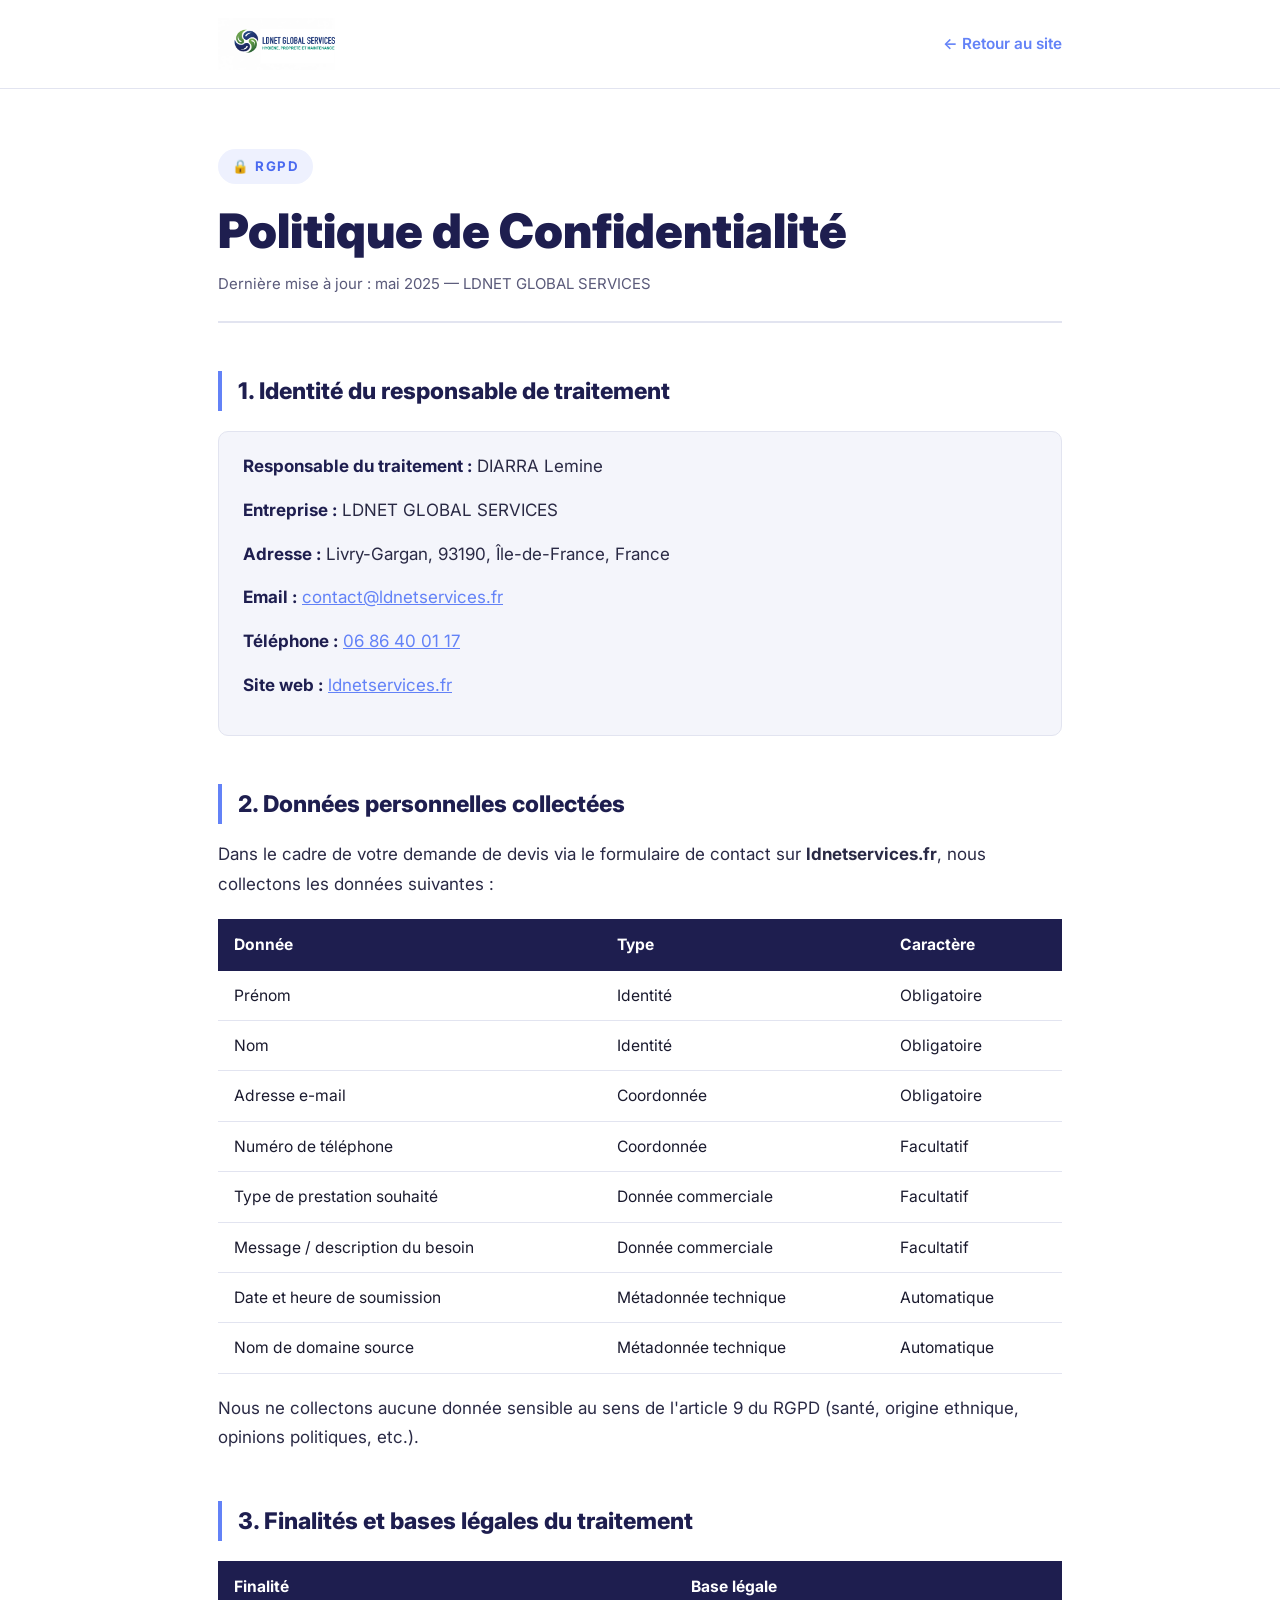
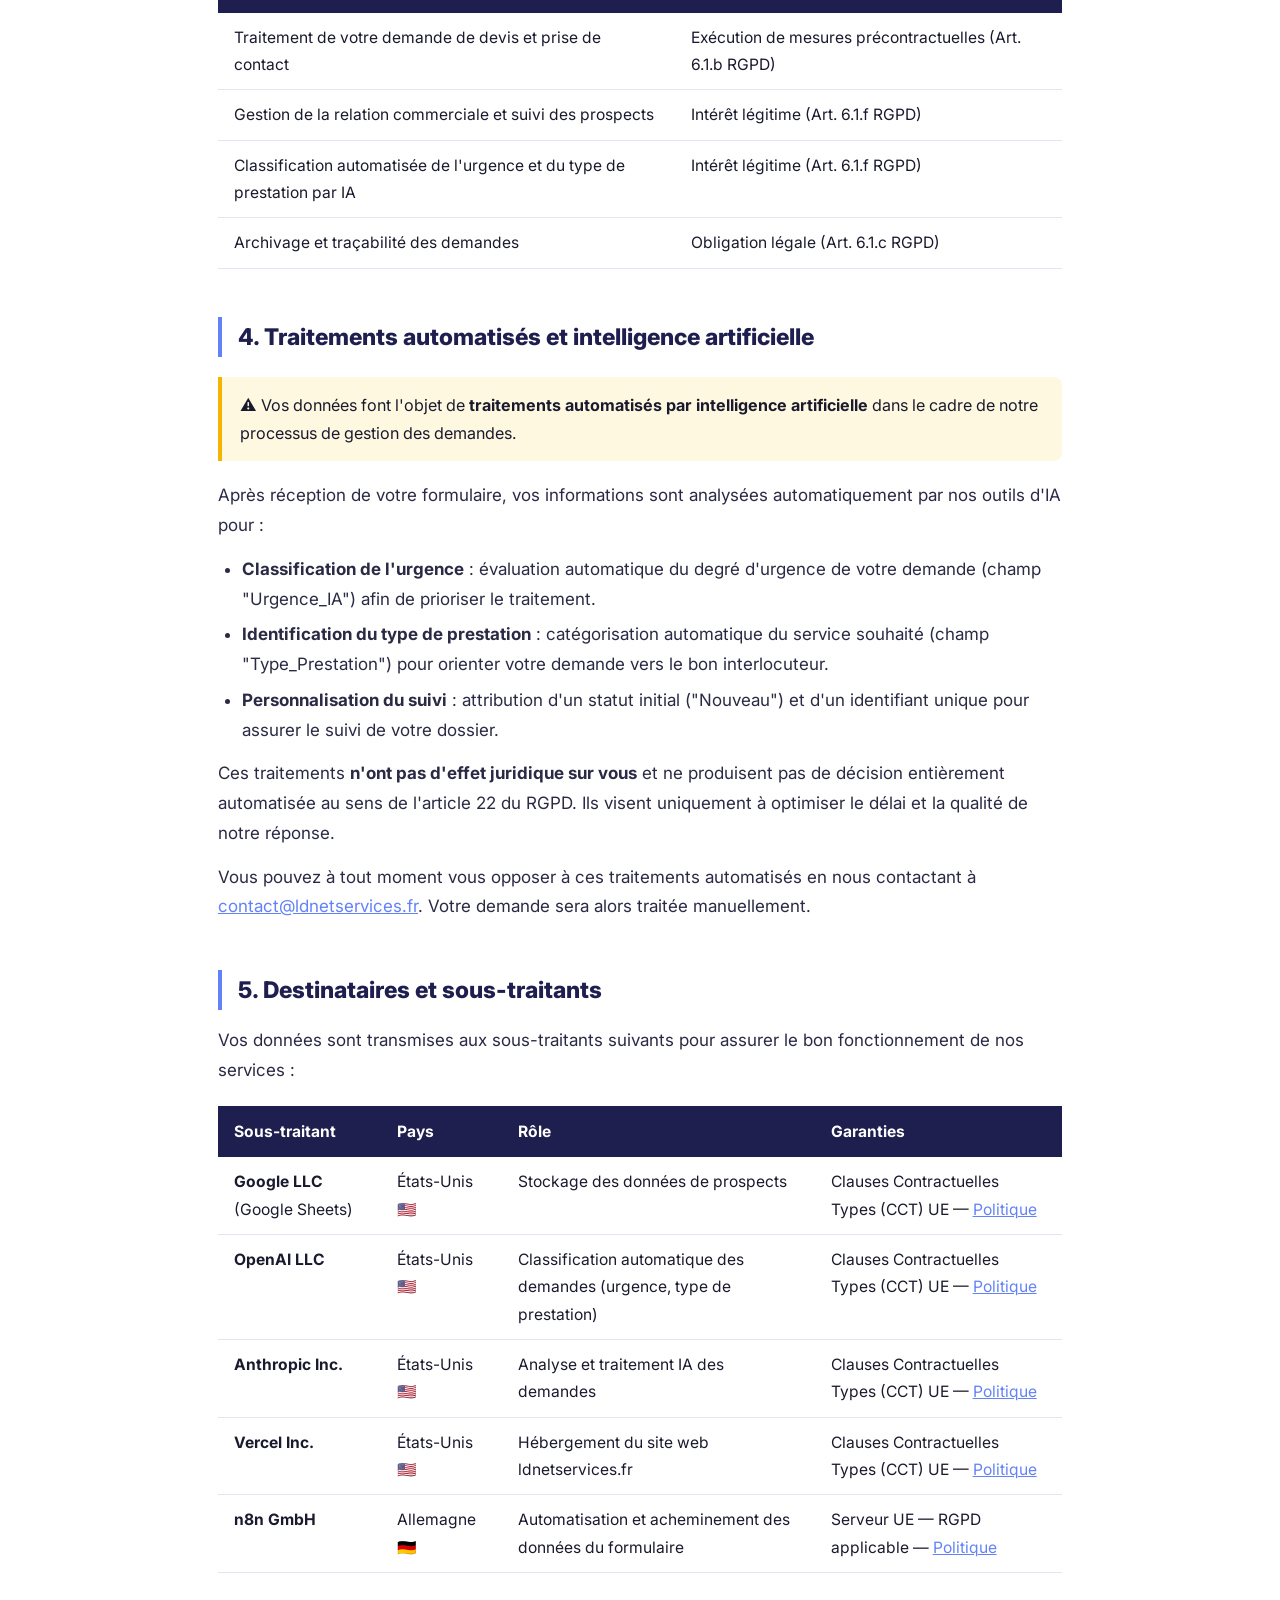
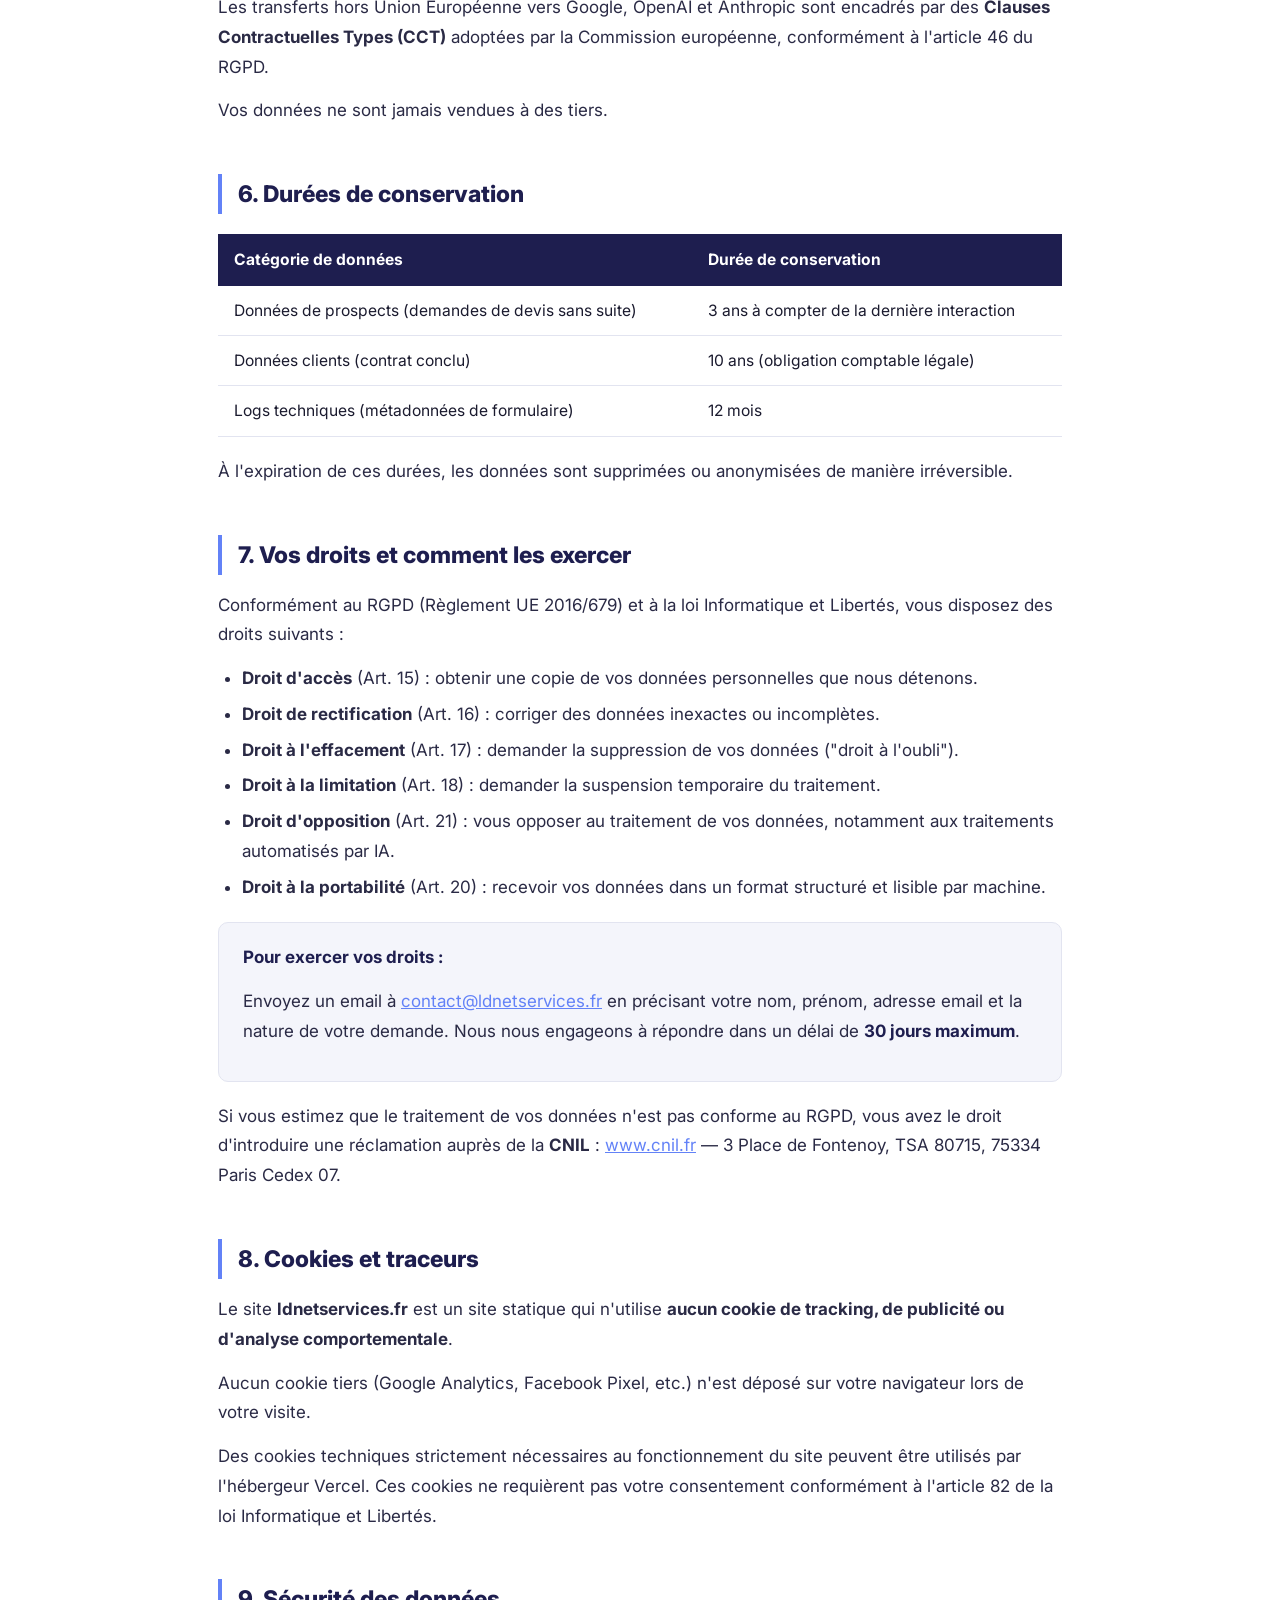
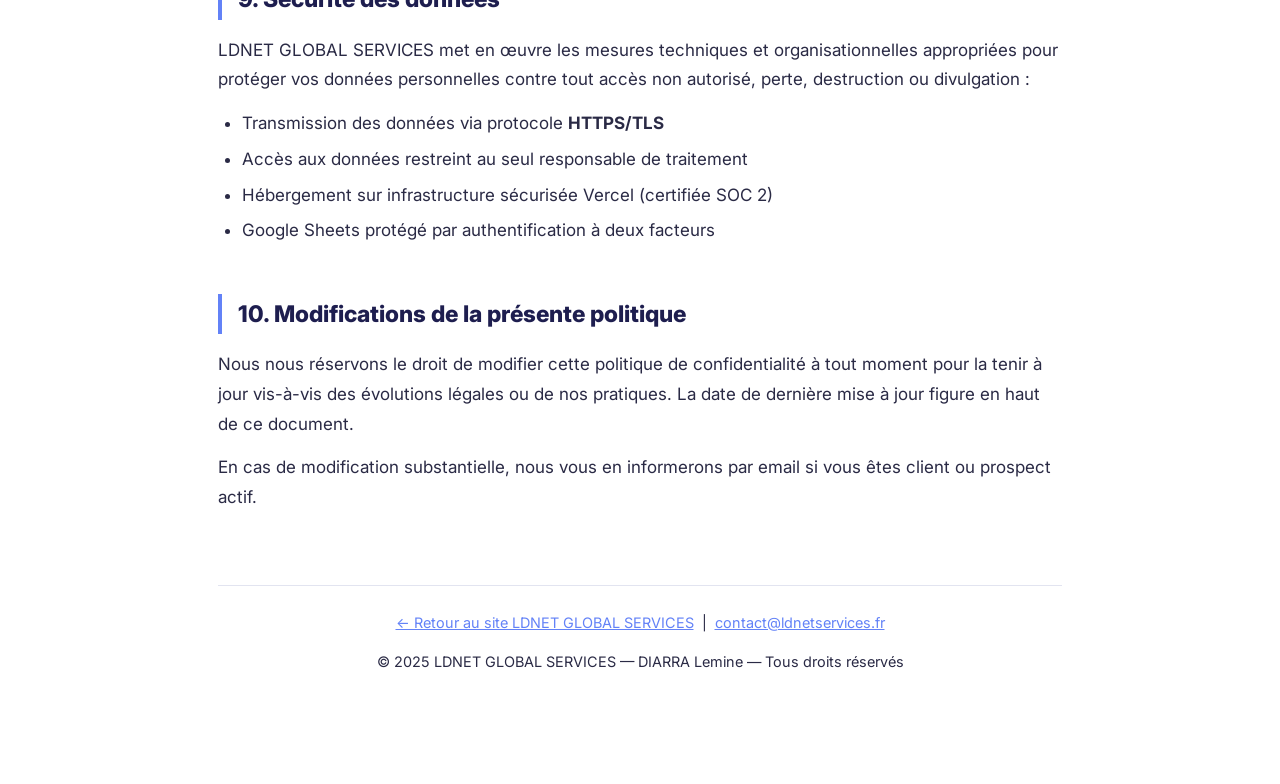
==== politique-confidentialite.html @ 173c0b20 "RGPD : mention formulaire + page politique de confidentialité complète Co-Authored-By: Claude Sonnet" ====
<!DOCTYPE html>
<html lang="fr">
<head>
  <meta charset="UTF-8" />
  <meta name="viewport" content="width=device-width, initial-scale=1.0" />
  <title>Politique de Confidentialité — LDNET GLOBAL SERVICES</title>
  <meta name="description" content="Politique de confidentialité et protection des données personnelles de LDNET GLOBAL SERVICES." />
  <meta name="robots" content="noindex, follow" />
  <link rel="canonical" href="https://ldnetservices.fr/politique-confidentialite" />
  <link rel="preconnect" href="https://fonts.googleapis.com" />
  <link rel="preconnect" href="https://fonts.gstatic.com" crossorigin />
  <link href="https://fonts.googleapis.com/css2?family=Inter:wght@400;500;600;700;900&display=swap" rel="stylesheet" />
  <style>
    *, *::before, *::after { box-sizing: border-box; margin: 0; padding: 0; }
    html { font-size: 17px; scroll-behavior: smooth; }
    body { font-family: 'Inter', system-ui, sans-serif; color: #1a1a2e; line-height: 1.75; background: #fff; -webkit-font-smoothing: antialiased; }
    a { color: #6382f7; text-decoration: underline; }
    a:hover { color: #4a6af0; }

    .header { background: #fff; border-bottom: 1px solid #e2e4f0; padding: 18px 0; position: sticky; top: 0; z-index: 100; }
    .header__inner { max-width: 900px; margin: 0 auto; padding: 0 28px; display: flex; align-items: center; justify-content: space-between; }
    .header__logo { display: flex; align-items: center; gap: 12px; text-decoration: none; color: #1e1e4f; font-weight: 900; font-size: 1.1rem; }
    .header__logo img { height: 52px; width: auto; }
    .header__back { font-size: .9rem; color: #6382f7; font-weight: 600; text-decoration: none; }
    .header__back:hover { text-decoration: underline; }

    .page { max-width: 900px; margin: 0 auto; padding: 60px 28px 96px; }

    .page__badge { display: inline-flex; align-items: center; gap: 8px; background: #eef1fe; color: #4a6af0; font-size: .78rem; font-weight: 700; letter-spacing: 1.5px; text-transform: uppercase; padding: 6px 14px; border-radius: 20px; margin-bottom: 20px; }
    .page__title { font-size: clamp(1.8rem, 4vw, 2.8rem); font-weight: 900; color: #1e1e4f; line-height: 1.15; margin-bottom: 12px; }
    .page__meta { font-size: .88rem; color: #5a5a7a; margin-bottom: 48px; padding-bottom: 24px; border-bottom: 2px solid #e2e4f0; }

    h2 { font-size: 1.35rem; font-weight: 800; color: #1e1e4f; margin: 48px 0 16px; padding-left: 16px; border-left: 4px solid #6382f7; }
    h3 { font-size: 1.05rem; font-weight: 700; color: #1a1a2e; margin: 28px 0 10px; }
    p { margin-bottom: 14px; color: #2a2a45; }
    ul { margin: 10px 0 14px 24px; }
    ul li { margin-bottom: 6px; color: #2a2a45; }

    .info-box { background: #f4f5fb; border: 1px solid #e2e4f0; border-radius: 10px; padding: 20px 24px; margin: 20px 0; }
    .info-box strong { color: #1e1e4f; }

    table { width: 100%; border-collapse: collapse; margin: 20px 0; font-size: .92rem; }
    table th { background: #1e1e4f; color: #fff; font-weight: 700; padding: 12px 16px; text-align: left; }
    table td { padding: 11px 16px; border-bottom: 1px solid #e2e4f0; vertical-align: top; }
    table tr:hover td { background: #f4f5fb; }

    .highlight { background: #fff8e1; border-left: 4px solid #f4b400; padding: 14px 18px; border-radius: 0 8px 8px 0; margin: 20px 0; font-size: .95rem; }

    .footer-legal { margin-top: 72px; padding-top: 24px; border-top: 1px solid #e2e4f0; font-size: .85rem; color: #5a5a7a; text-align: center; }
    .footer-legal a { color: #6382f7; }
  </style>
</head>
<body>

  <header class="header">
    <div class="header__inner">
      <a href="/" class="header__logo">
        <img src="/images/logo.png" alt="LDNET GLOBAL SERVICES" />
      </a>
      <a href="/" class="header__back">← Retour au site</a>
    </div>
  </header>

  <main class="page">

    <span class="page__badge">🔒 RGPD</span>
    <h1 class="page__title">Politique de Confidentialité</h1>
    <p class="page__meta">Dernière mise à jour : mai 2025 — LDNET GLOBAL SERVICES</p>

    <!-- 1. IDENTITÉ -->
    <h2>1. Identité du responsable de traitement</h2>
    <div class="info-box">
      <p><strong>Responsable du traitement :</strong> DIARRA Lemine</p>
      <p><strong>Entreprise :</strong> LDNET GLOBAL SERVICES</p>
      <p><strong>Adresse :</strong> Livry-Gargan, 93190, Île-de-France, France</p>
      <p><strong>Email :</strong> <a href="mailto:contact@ldnetservices.fr">contact@ldnetservices.fr</a></p>
      <p><strong>Téléphone :</strong> <a href="tel:0686400117">06 86 40 01 17</a></p>
      <p><strong>Site web :</strong> <a href="https://ldnetservices.fr">ldnetservices.fr</a></p>
    </div>

    <!-- 2. DONNÉES COLLECTÉES -->
    <h2>2. Données personnelles collectées</h2>
    <p>Dans le cadre de votre demande de devis via le formulaire de contact sur <strong>ldnetservices.fr</strong>, nous collectons les données suivantes :</p>
    <table>
      <thead>
        <tr><th>Donnée</th><th>Type</th><th>Caractère</th></tr>
      </thead>
      <tbody>
        <tr><td>Prénom</td><td>Identité</td><td>Obligatoire</td></tr>
        <tr><td>Nom</td><td>Identité</td><td>Obligatoire</td></tr>
        <tr><td>Adresse e-mail</td><td>Coordonnée</td><td>Obligatoire</td></tr>
        <tr><td>Numéro de téléphone</td><td>Coordonnée</td><td>Facultatif</td></tr>
        <tr><td>Type de prestation souhaité</td><td>Donnée commerciale</td><td>Facultatif</td></tr>
        <tr><td>Message / description du besoin</td><td>Donnée commerciale</td><td>Facultatif</td></tr>
        <tr><td>Date et heure de soumission</td><td>Métadonnée technique</td><td>Automatique</td></tr>
        <tr><td>Nom de domaine source</td><td>Métadonnée technique</td><td>Automatique</td></tr>
      </tbody>
    </table>
    <p>Nous ne collectons aucune donnée sensible au sens de l'article 9 du RGPD (santé, origine ethnique, opinions politiques, etc.).</p>

    <!-- 3. FINALITÉS ET BASES LÉGALES -->
    <h2>3. Finalités et bases légales du traitement</h2>
    <table>
      <thead>
        <tr><th>Finalité</th><th>Base légale</th></tr>
      </thead>
      <tbody>
        <tr><td>Traitement de votre demande de devis et prise de contact</td><td>Exécution de mesures précontractuelles (Art. 6.1.b RGPD)</td></tr>
        <tr><td>Gestion de la relation commerciale et suivi des prospects</td><td>Intérêt légitime (Art. 6.1.f RGPD)</td></tr>
        <tr><td>Classification automatisée de l'urgence et du type de prestation par IA</td><td>Intérêt légitime (Art. 6.1.f RGPD)</td></tr>
        <tr><td>Archivage et traçabilité des demandes</td><td>Obligation légale (Art. 6.1.c RGPD)</td></tr>
      </tbody>
    </table>

    <!-- 4. TRAITEMENTS AUTOMATISÉS ET IA -->
    <h2>4. Traitements automatisés et intelligence artificielle</h2>
    <div class="highlight">
      ⚠️ Vos données font l'objet de <strong>traitements automatisés par intelligence artificielle</strong> dans le cadre de notre processus de gestion des demandes.
    </div>
    <p>Après réception de votre formulaire, vos informations sont analysées automatiquement par nos outils d'IA pour :</p>
    <ul>
      <li><strong>Classification de l'urgence</strong> : évaluation automatique du degré d'urgence de votre demande (champ "Urgence_IA") afin de prioriser le traitement.</li>
      <li><strong>Identification du type de prestation</strong> : catégorisation automatique du service souhaité (champ "Type_Prestation") pour orienter votre demande vers le bon interlocuteur.</li>
      <li><strong>Personnalisation du suivi</strong> : attribution d'un statut initial ("Nouveau") et d'un identifiant unique pour assurer le suivi de votre dossier.</li>
    </ul>
    <p>Ces traitements <strong>n'ont pas d'effet juridique sur vous</strong> et ne produisent pas de décision entièrement automatisée au sens de l'article 22 du RGPD. Ils visent uniquement à optimiser le délai et la qualité de notre réponse.</p>
    <p>Vous pouvez à tout moment vous opposer à ces traitements automatisés en nous contactant à <a href="mailto:contact@ldnetservices.fr">contact@ldnetservices.fr</a>. Votre demande sera alors traitée manuellement.</p>

    <!-- 5. SOUS-TRAITANTS -->
    <h2>5. Destinataires et sous-traitants</h2>
    <p>Vos données sont transmises aux sous-traitants suivants pour assurer le bon fonctionnement de nos services :</p>
    <table>
      <thead>
        <tr><th>Sous-traitant</th><th>Pays</th><th>Rôle</th><th>Garanties</th></tr>
      </thead>
      <tbody>
        <tr>
          <td><strong>Google LLC</strong> (Google Sheets)</td>
          <td>États-Unis 🇺🇸</td>
          <td>Stockage des données de prospects</td>
          <td>Clauses Contractuelles Types (CCT) UE — <a href="https://policies.google.com/privacy" target="_blank" rel="noopener">Politique</a></td>
        </tr>
        <tr>
          <td><strong>OpenAI LLC</strong></td>
          <td>États-Unis 🇺🇸</td>
          <td>Classification automatique des demandes (urgence, type de prestation)</td>
          <td>Clauses Contractuelles Types (CCT) UE — <a href="https://openai.com/policies/privacy-policy" target="_blank" rel="noopener">Politique</a></td>
        </tr>
        <tr>
          <td><strong>Anthropic Inc.</strong></td>
          <td>États-Unis 🇺🇸</td>
          <td>Analyse et traitement IA des demandes</td>
          <td>Clauses Contractuelles Types (CCT) UE — <a href="https://www.anthropic.com/legal/privacy" target="_blank" rel="noopener">Politique</a></td>
        </tr>
        <tr>
          <td><strong>Vercel Inc.</strong></td>
          <td>États-Unis 🇺🇸</td>
          <td>Hébergement du site web ldnetservices.fr</td>
          <td>Clauses Contractuelles Types (CCT) UE — <a href="https://vercel.com/legal/privacy-policy" target="_blank" rel="noopener">Politique</a></td>
        </tr>
        <tr>
          <td><strong>n8n GmbH</strong></td>
          <td>Allemagne 🇩🇪</td>
          <td>Automatisation et acheminement des données du formulaire</td>
          <td>Serveur UE — RGPD applicable — <a href="https://n8n.io/legal/privacy" target="_blank" rel="noopener">Politique</a></td>
        </tr>
      </tbody>
    </table>
    <p>Les transferts hors Union Européenne vers Google, OpenAI et Anthropic sont encadrés par des <strong>Clauses Contractuelles Types (CCT)</strong> adoptées par la Commission européenne, conformément à l'article 46 du RGPD.</p>
    <p>Vos données ne sont jamais vendues à des tiers.</p>

    <!-- 6. DURÉES DE CONSERVATION -->
    <h2>6. Durées de conservation</h2>
    <table>
      <thead>
        <tr><th>Catégorie de données</th><th>Durée de conservation</th></tr>
      </thead>
      <tbody>
        <tr><td>Données de prospects (demandes de devis sans suite)</td><td>3 ans à compter de la dernière interaction</td></tr>
        <tr><td>Données clients (contrat conclu)</td><td>10 ans (obligation comptable légale)</td></tr>
        <tr><td>Logs techniques (métadonnées de formulaire)</td><td>12 mois</td></tr>
      </tbody>
    </table>
    <p>À l'expiration de ces durées, les données sont supprimées ou anonymisées de manière irréversible.</p>

    <!-- 7. DROITS DES PERSONNES -->
    <h2>7. Vos droits et comment les exercer</h2>
    <p>Conformément au RGPD (Règlement UE 2016/679) et à la loi Informatique et Libertés, vous disposez des droits suivants :</p>
    <ul>
      <li><strong>Droit d'accès</strong> (Art. 15) : obtenir une copie de vos données personnelles que nous détenons.</li>
      <li><strong>Droit de rectification</strong> (Art. 16) : corriger des données inexactes ou incomplètes.</li>
      <li><strong>Droit à l'effacement</strong> (Art. 17) : demander la suppression de vos données ("droit à l'oubli").</li>
      <li><strong>Droit à la limitation</strong> (Art. 18) : demander la suspension temporaire du traitement.</li>
      <li><strong>Droit d'opposition</strong> (Art. 21) : vous opposer au traitement de vos données, notamment aux traitements automatisés par IA.</li>
      <li><strong>Droit à la portabilité</strong> (Art. 20) : recevoir vos données dans un format structuré et lisible par machine.</li>
    </ul>
    <div class="info-box">
      <p><strong>Pour exercer vos droits :</strong></p>
      <p>Envoyez un email à <a href="mailto:contact@ldnetservices.fr">contact@ldnetservices.fr</a> en précisant votre nom, prénom, adresse email et la nature de votre demande. Nous nous engageons à répondre dans un délai de <strong>30 jours maximum</strong>.</p>
    </div>
    <p>Si vous estimez que le traitement de vos données n'est pas conforme au RGPD, vous avez le droit d'introduire une réclamation auprès de la <strong>CNIL</strong> : <a href="https://www.cnil.fr" target="_blank" rel="noopener">www.cnil.fr</a> — 3 Place de Fontenoy, TSA 80715, 75334 Paris Cedex 07.</p>

    <!-- 8. COOKIES -->
    <h2>8. Cookies et traceurs</h2>
    <p>Le site <strong>ldnetservices.fr</strong> est un site statique qui n'utilise <strong>aucun cookie de tracking, de publicité ou d'analyse comportementale</strong>.</p>
    <p>Aucun cookie tiers (Google Analytics, Facebook Pixel, etc.) n'est déposé sur votre navigateur lors de votre visite.</p>
    <p>Des cookies techniques strictement nécessaires au fonctionnement du site peuvent être utilisés par l'hébergeur Vercel. Ces cookies ne requièrent pas votre consentement conformément à l'article 82 de la loi Informatique et Libertés.</p>

    <!-- 9. SÉCURITÉ -->
    <h2>9. Sécurité des données</h2>
    <p>LDNET GLOBAL SERVICES met en œuvre les mesures techniques et organisationnelles appropriées pour protéger vos données personnelles contre tout accès non autorisé, perte, destruction ou divulgation :</p>
    <ul>
      <li>Transmission des données via protocole <strong>HTTPS/TLS</strong></li>
      <li>Accès aux données restreint au seul responsable de traitement</li>
      <li>Hébergement sur infrastructure sécurisée Vercel (certifiée SOC 2)</li>
      <li>Google Sheets protégé par authentification à deux facteurs</li>
    </ul>

    <!-- 10. MODIFICATIONS -->
    <h2>10. Modifications de la présente politique</h2>
    <p>Nous nous réservons le droit de modifier cette politique de confidentialité à tout moment pour la tenir à jour vis-à-vis des évolutions légales ou de nos pratiques. La date de dernière mise à jour figure en haut de ce document.</p>
    <p>En cas de modification substantielle, nous vous en informerons par email si vous êtes client ou prospect actif.</p>

    <div class="footer-legal">
      <p><a href="/">← Retour au site LDNET GLOBAL SERVICES</a> &nbsp;|&nbsp; <a href="mailto:contact@ldnetservices.fr">contact@ldnetservices.fr</a></p>
      <p style="margin-top:10px">© 2025 LDNET GLOBAL SERVICES — DIARRA Lemine — Tous droits réservés</p>
    </div>

  </main>

</body>
</html>
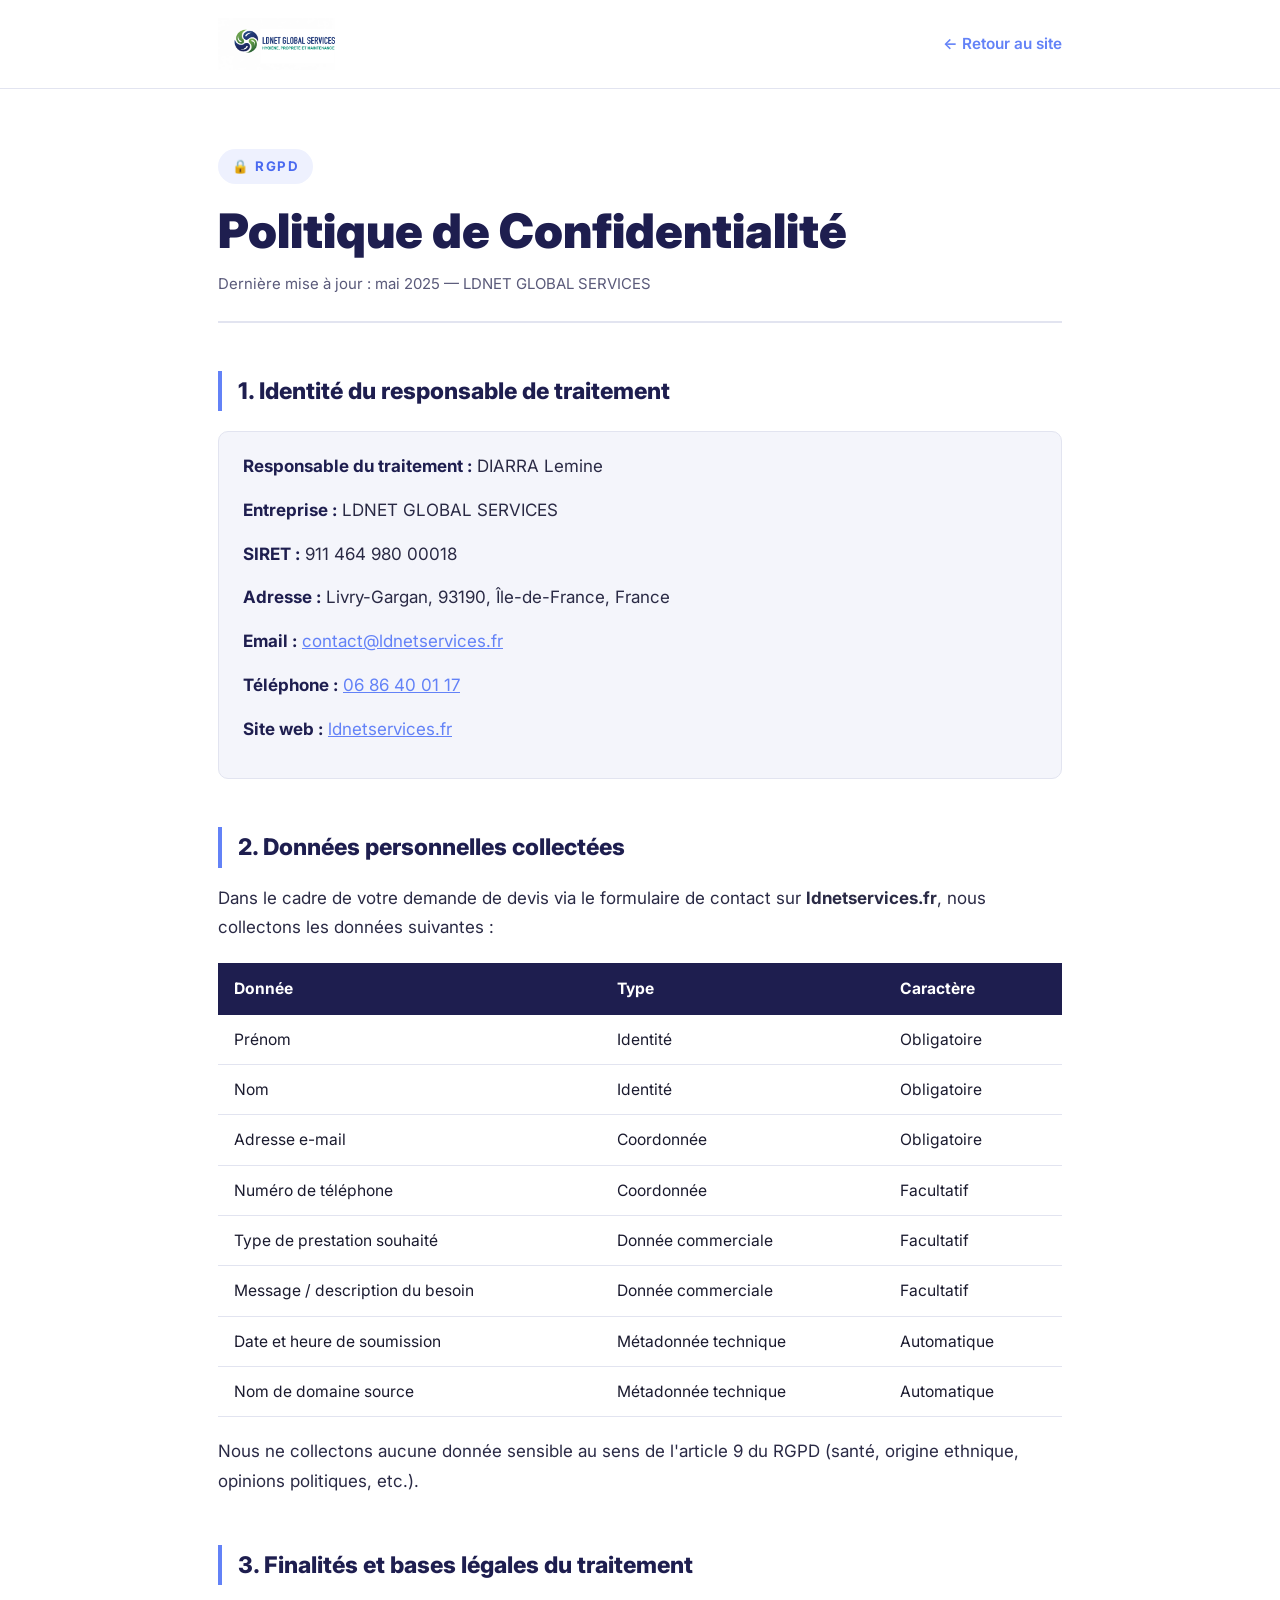
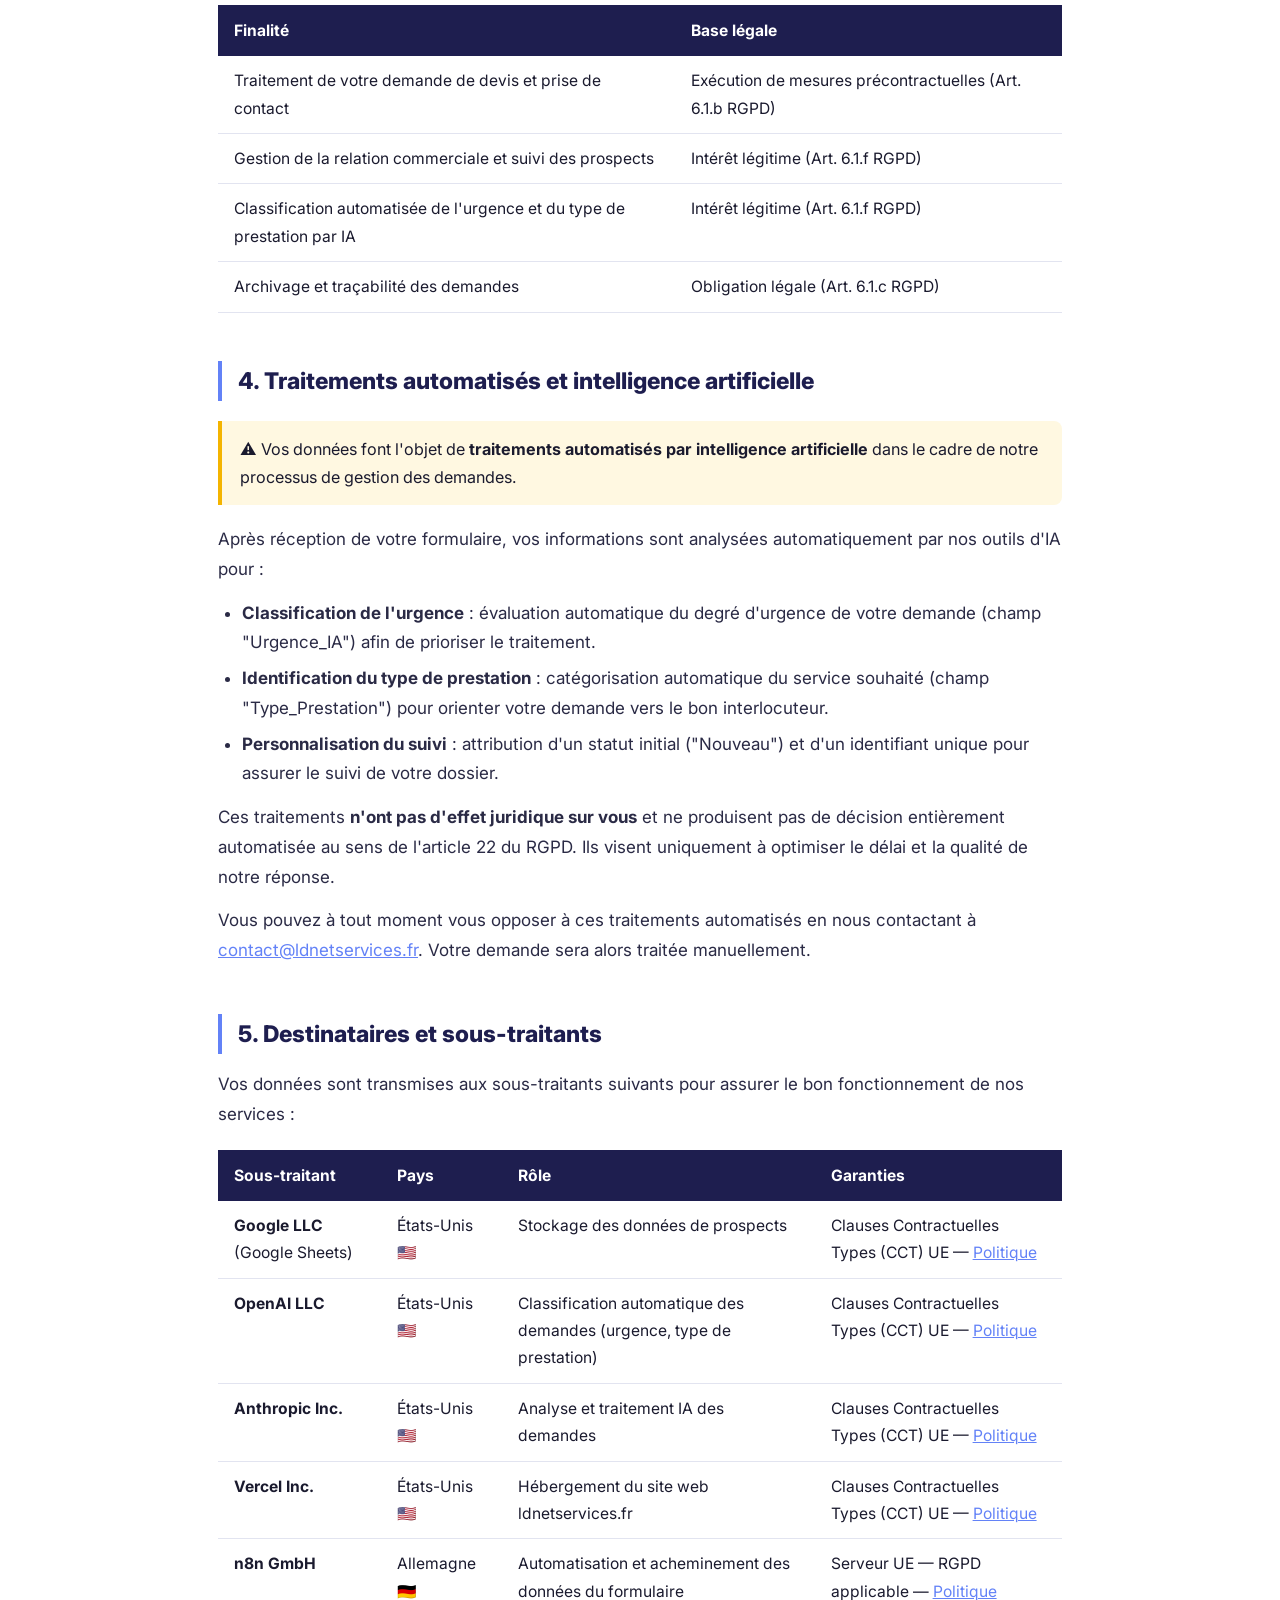
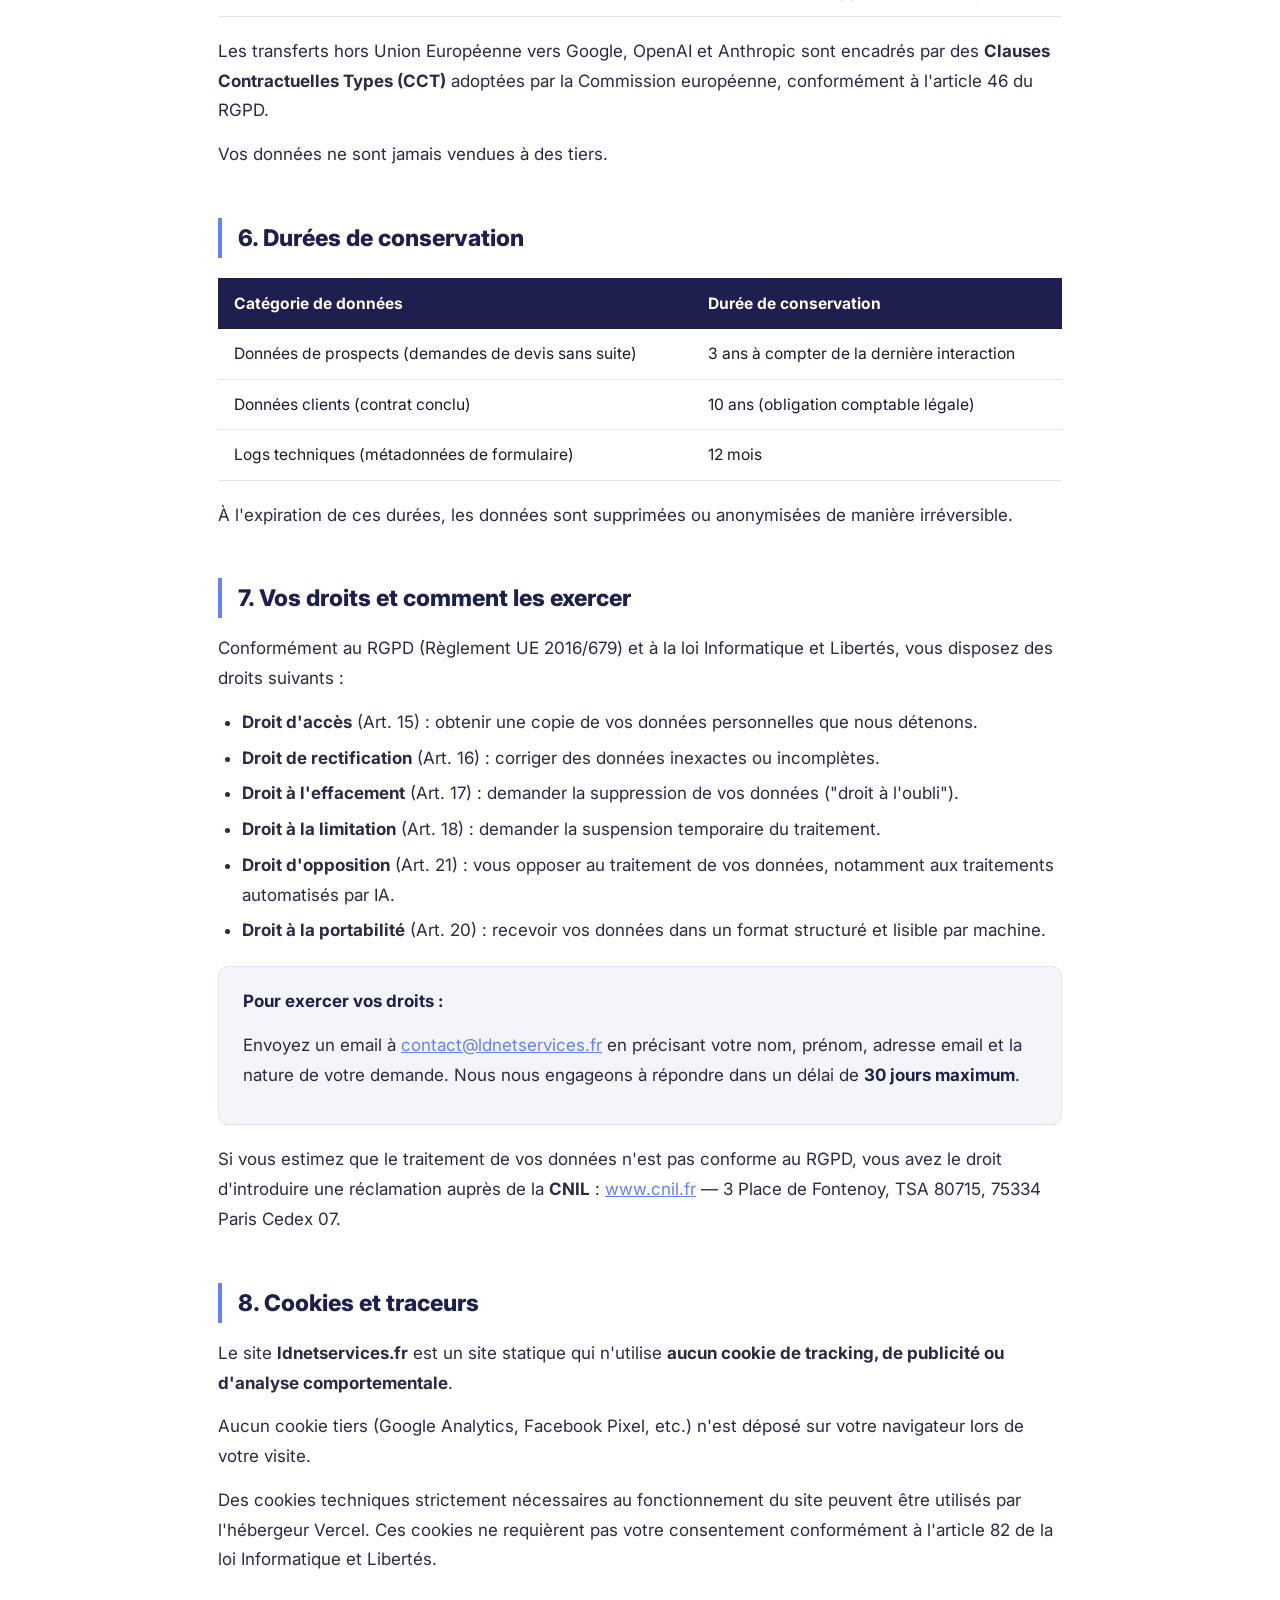
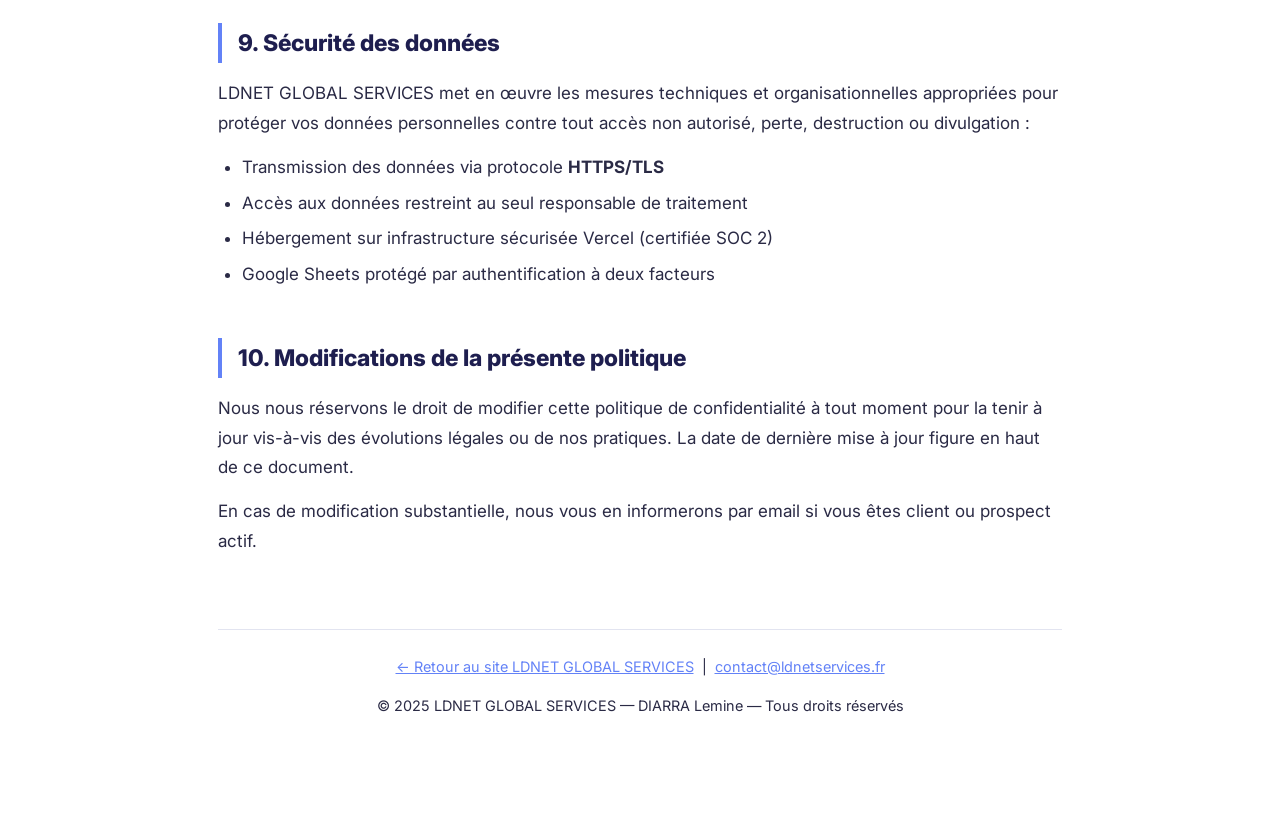
==== commit 6ac7bd01: "Ajout SIRET 91146498000018 dans la politique de confidentialité Co-Authored-By: Claude Sonnet 4.6 <n" ====
--- a/politique-confidentialite.html
+++ b/politique-confidentialite.html
@@ -72,6 +72,7 @@
     <div class="info-box">
       <p><strong>Responsable du traitement :</strong> DIARRA Lemine</p>
       <p><strong>Entreprise :</strong> LDNET GLOBAL SERVICES</p>
+      <p><strong>SIRET :</strong> 911 464 980 00018</p>
       <p><strong>Adresse :</strong> Livry-Gargan, 93190, Île-de-France, France</p>
       <p><strong>Email :</strong> <a href="mailto:contact@ldnetservices.fr">contact@ldnetservices.fr</a></p>
       <p><strong>Téléphone :</strong> <a href="tel:0686400117">06 86 40 01 17</a></p>
